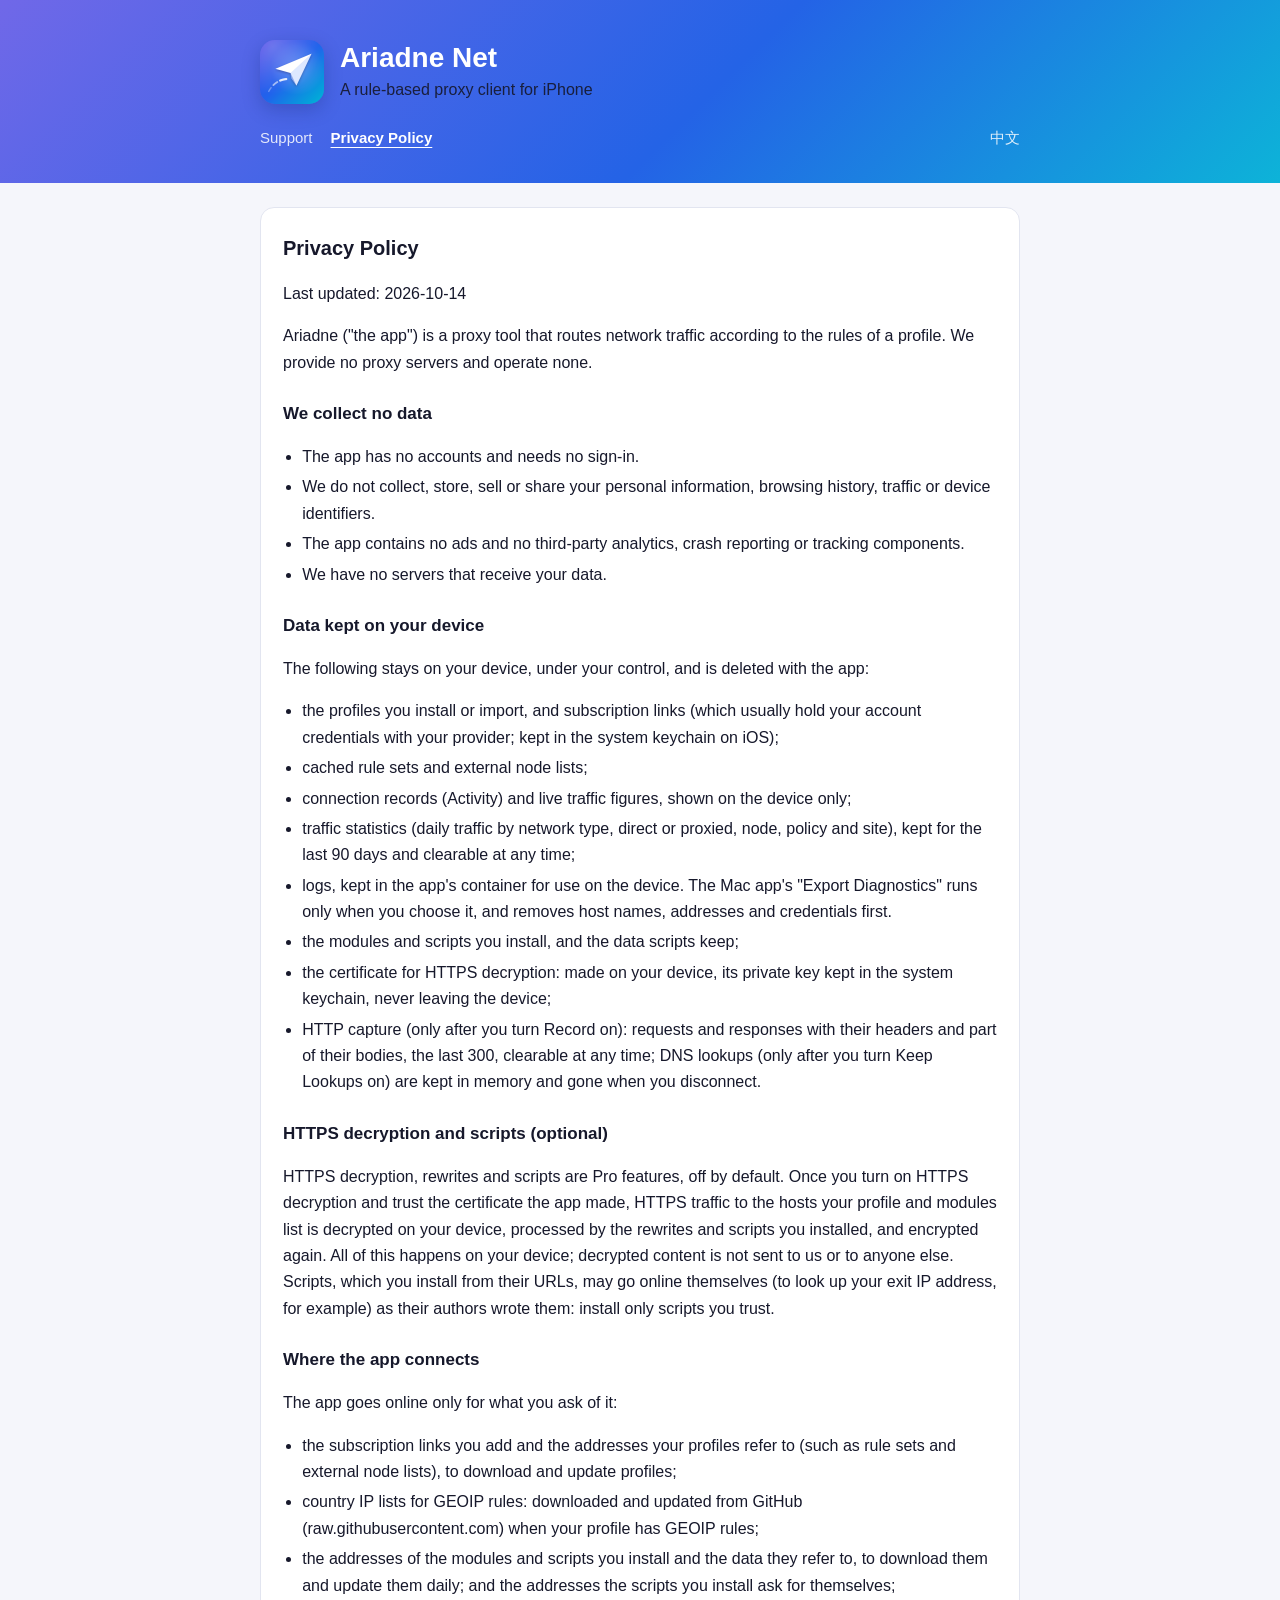
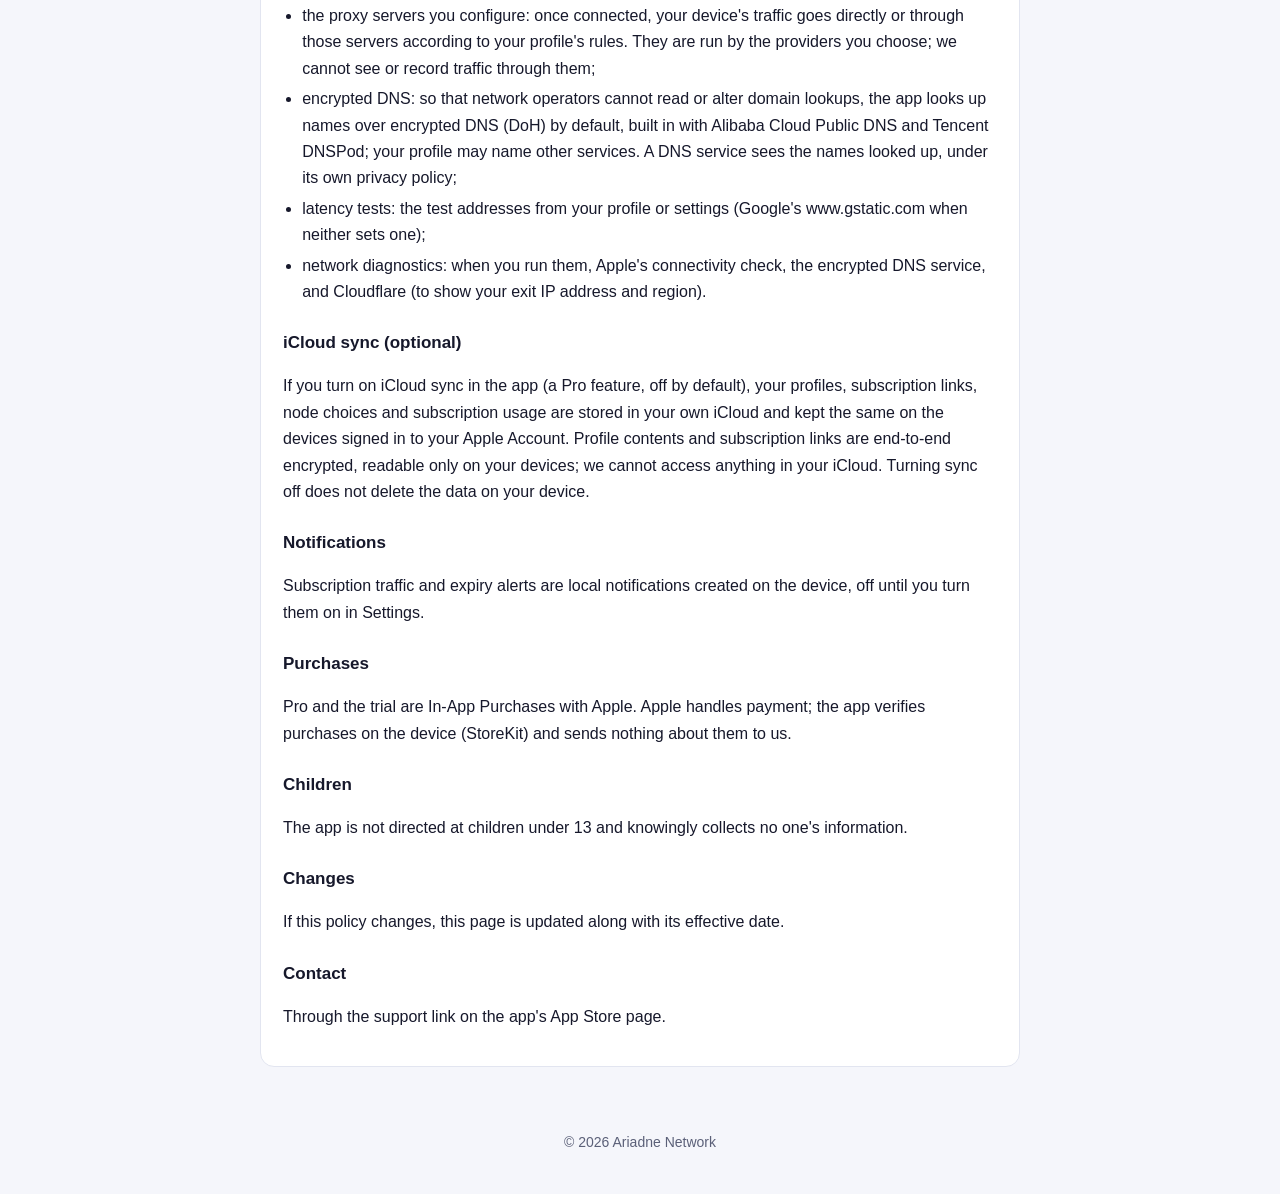
==== privacy/index.html @ 61df2cf4 "Support and privacy pages for Ariadne Net Generated by design/store/build-site.py from the privacy p" ====
<!doctype html>
<html lang="en">
<head>
<meta charset="utf-8">
<meta name="viewport" content="width=device-width, initial-scale=1">
<title>Ariadne Net Privacy Policy</title>
<meta name="description" content="Ariadne Net collects no data. What stays on your device and where the app connects.">
<link rel="icon" href="../icon.png">
<link rel="stylesheet" href="../style.css">
</head>
<body>
<header><div class="wrap">
  <div class="brand"><img src="../icon.png" alt=""><div><h1>Ariadne Net</h1><p>A rule-based proxy client for iPhone</p></div></div>
  <nav><a href="../">Support</a><a href="../privacy/" aria-current="page">Privacy Policy</a><a class="lang" href="../zh/privacy/">中文</a></nav>
</div></header>
<main><div class="wrap">
<section class="card">
<h2>Privacy Policy</h2>
<p>Last updated: 2026-10-14</p>
<p>Ariadne (&quot;the app&quot;) is a proxy tool that routes network traffic according to the rules of a profile. We provide no proxy servers and operate none.</p>
<h3>We collect no data</h3>
<ul>
<li>The app has no accounts and needs no sign-in.</li>
<li>We do not collect, store, sell or share your personal information, browsing history, traffic or device identifiers.</li>
<li>The app contains no ads and no third-party analytics, crash reporting or tracking components.</li>
<li>We have no servers that receive your data.</li>
</ul>
<h3>Data kept on your device</h3>
<p>The following stays on your device, under your control, and is deleted with the app:</p>
<ul>
<li>the profiles you install or import, and subscription links (which usually hold your account credentials with your provider; kept in the system keychain on iOS);</li>
<li>cached rule sets and external node lists;</li>
<li>connection records (Activity) and live traffic figures, shown on the device only;</li>
<li>traffic statistics (daily traffic by network type, direct or proxied, node, policy and site), kept for the last 90 days and clearable at any time;</li>
<li>logs, kept in the app&#x27;s container for use on the device. The Mac app&#x27;s &quot;Export Diagnostics&quot; runs only when you choose it, and removes host names, addresses and credentials first.</li>
<li>the modules and scripts you install, and the data scripts keep;</li>
<li>the certificate for HTTPS decryption: made on your device, its private key kept in the system keychain, never leaving the device;</li>
<li>HTTP capture (only after you turn Record on): requests and responses with their headers and part of their bodies, the last 300, clearable at any time; DNS lookups (only after you turn Keep Lookups on) are kept in memory and gone when you disconnect.</li>
</ul>
<h3>HTTPS decryption and scripts (optional)</h3>
<p>HTTPS decryption, rewrites and scripts are Pro features, off by default. Once you turn on HTTPS decryption and trust the certificate the app made, HTTPS traffic to the hosts your profile and modules list is decrypted on your device, processed by the rewrites and scripts you installed, and encrypted again. All of this happens on your device; decrypted content is not sent to us or to anyone else. Scripts, which you install from their URLs, may go online themselves (to look up your exit IP address, for example) as their authors wrote them: install only scripts you trust.</p>
<h3>Where the app connects</h3>
<p>The app goes online only for what you ask of it:</p>
<ul>
<li>the subscription links you add and the addresses your profiles refer to (such as rule sets and external node lists), to download and update profiles;</li>
<li>country IP lists for GEOIP rules: downloaded and updated from GitHub (raw.githubusercontent.com) when your profile has GEOIP rules;</li>
<li>the addresses of the modules and scripts you install and the data they refer to, to download them and update them daily; and the addresses the scripts you install ask for themselves;</li>
<li>the proxy servers you configure: once connected, your device&#x27;s traffic goes directly or through those servers according to your profile&#x27;s rules. They are run by the providers you choose; we cannot see or record traffic through them;</li>
<li>encrypted DNS: so that network operators cannot read or alter domain lookups, the app looks up names over encrypted DNS (DoH) by default, built in with Alibaba Cloud Public DNS and Tencent DNSPod; your profile may name other services. A DNS service sees the names looked up, under its own privacy policy;</li>
<li>latency tests: the test addresses from your profile or settings (Google&#x27;s www.gstatic.com when neither sets one);</li>
<li>network diagnostics: when you run them, Apple&#x27;s connectivity check, the encrypted DNS service, and Cloudflare (to show your exit IP address and region).</li>
</ul>
<h3>iCloud sync (optional)</h3>
<p>If you turn on iCloud sync in the app (a Pro feature, off by default), your profiles, subscription links, node choices and subscription usage are stored in your own iCloud and kept the same on the devices signed in to your Apple Account. Profile contents and subscription links are end-to-end encrypted, readable only on your devices; we cannot access anything in your iCloud. Turning sync off does not delete the data on your device.</p>
<h3>Notifications</h3>
<p>Subscription traffic and expiry alerts are local notifications created on the device, off until you turn them on in Settings.</p>
<h3>Purchases</h3>
<p>Pro and the trial are In-App Purchases with Apple. Apple handles payment; the app verifies purchases on the device (StoreKit) and sends nothing about them to us.</p>
<h3>Children</h3>
<p>The app is not directed at children under 13 and knowingly collects no one&#x27;s information.</p>
<h3>Changes</h3>
<p>If this policy changes, this page is updated along with its effective date.</p>
<h3>Contact</h3>
<p>Through the support link on the app&#x27;s App Store page.</p>
</section>
</div></main>
<footer>© 2026 Ariadne Network</footer>
</body>
</html>
---- style.css ----
:root {
  --bg: #f5f6fb; --card: #ffffff; --text: #16182b; --muted: #5b6078;
  --accent: #2f63e6; --line: #e2e5f0;
  --hero: linear-gradient(135deg, #7068e8 0%, #2463e6 55%, #0db3d8 100%);
}
@media (prefers-color-scheme: dark) {
  :root:not([data-theme="light"]) {
    --bg: #0f1120; --card: #181b2e; --text: #eceefa; --muted: #a2a7c2;
    --accent: #7da2ff; --line: #2a2e47;
  }
}
:root[data-theme="dark"] {
  --bg: #0f1120; --card: #181b2e; --text: #eceefa; --muted: #a2a7c2;
  --accent: #7da2ff; --line: #2a2e47;
}
* { box-sizing: border-box; }
body {
  margin: 0; background: var(--bg); color: var(--text);
  font: 16px/1.65 -apple-system, BlinkMacSystemFont, "SF Pro Text", "PingFang SC", "Hiragino Sans GB", "Helvetica Neue", Arial, sans-serif;
  -webkit-text-size-adjust: 100%;
}
a { color: var(--accent); }
header { background: var(--hero); color: #fff; padding: 40px 16px 32px; }
.wrap { max-width: 760px; margin: 0 auto; }
.brand { display: flex; align-items: center; gap: 16px; }
.brand img { width: 64px; height: 64px; border-radius: 15px; box-shadow: 0 6px 18px rgba(10, 30, 100, .25); }
.brand h1 { margin: 0; font-size: 28px; line-height: 1.2; }
.brand p { margin: 2px 0 0; opacity: .9; }
nav { display: flex; gap: 18px; flex-wrap: wrap; margin-top: 22px; font-size: 15px; }
nav a { color: #fff; text-decoration: none; opacity: .85; }
nav a[aria-current="page"] { opacity: 1; font-weight: 600; text-decoration: underline; text-underline-offset: 4px; }
nav .lang { margin-left: auto; }
main { padding: 24px 16px 48px; }
.card { background: var(--card); border: 1px solid var(--line); border-radius: 14px; padding: 20px 22px; margin-bottom: 16px; }
h2 { font-size: 20px; margin: 4px 0 12px; }
h3 { font-size: 17px; margin: 24px 0 6px; }
.card h3:first-child { margin-top: 0; }
p, li { color: var(--text); }
.muted { color: var(--muted); }
ul { padding-left: 1.2em; }
li { margin: 4px 0; }
footer { color: var(--muted); font-size: 14px; text-align: center; padding: 0 16px 40px; }
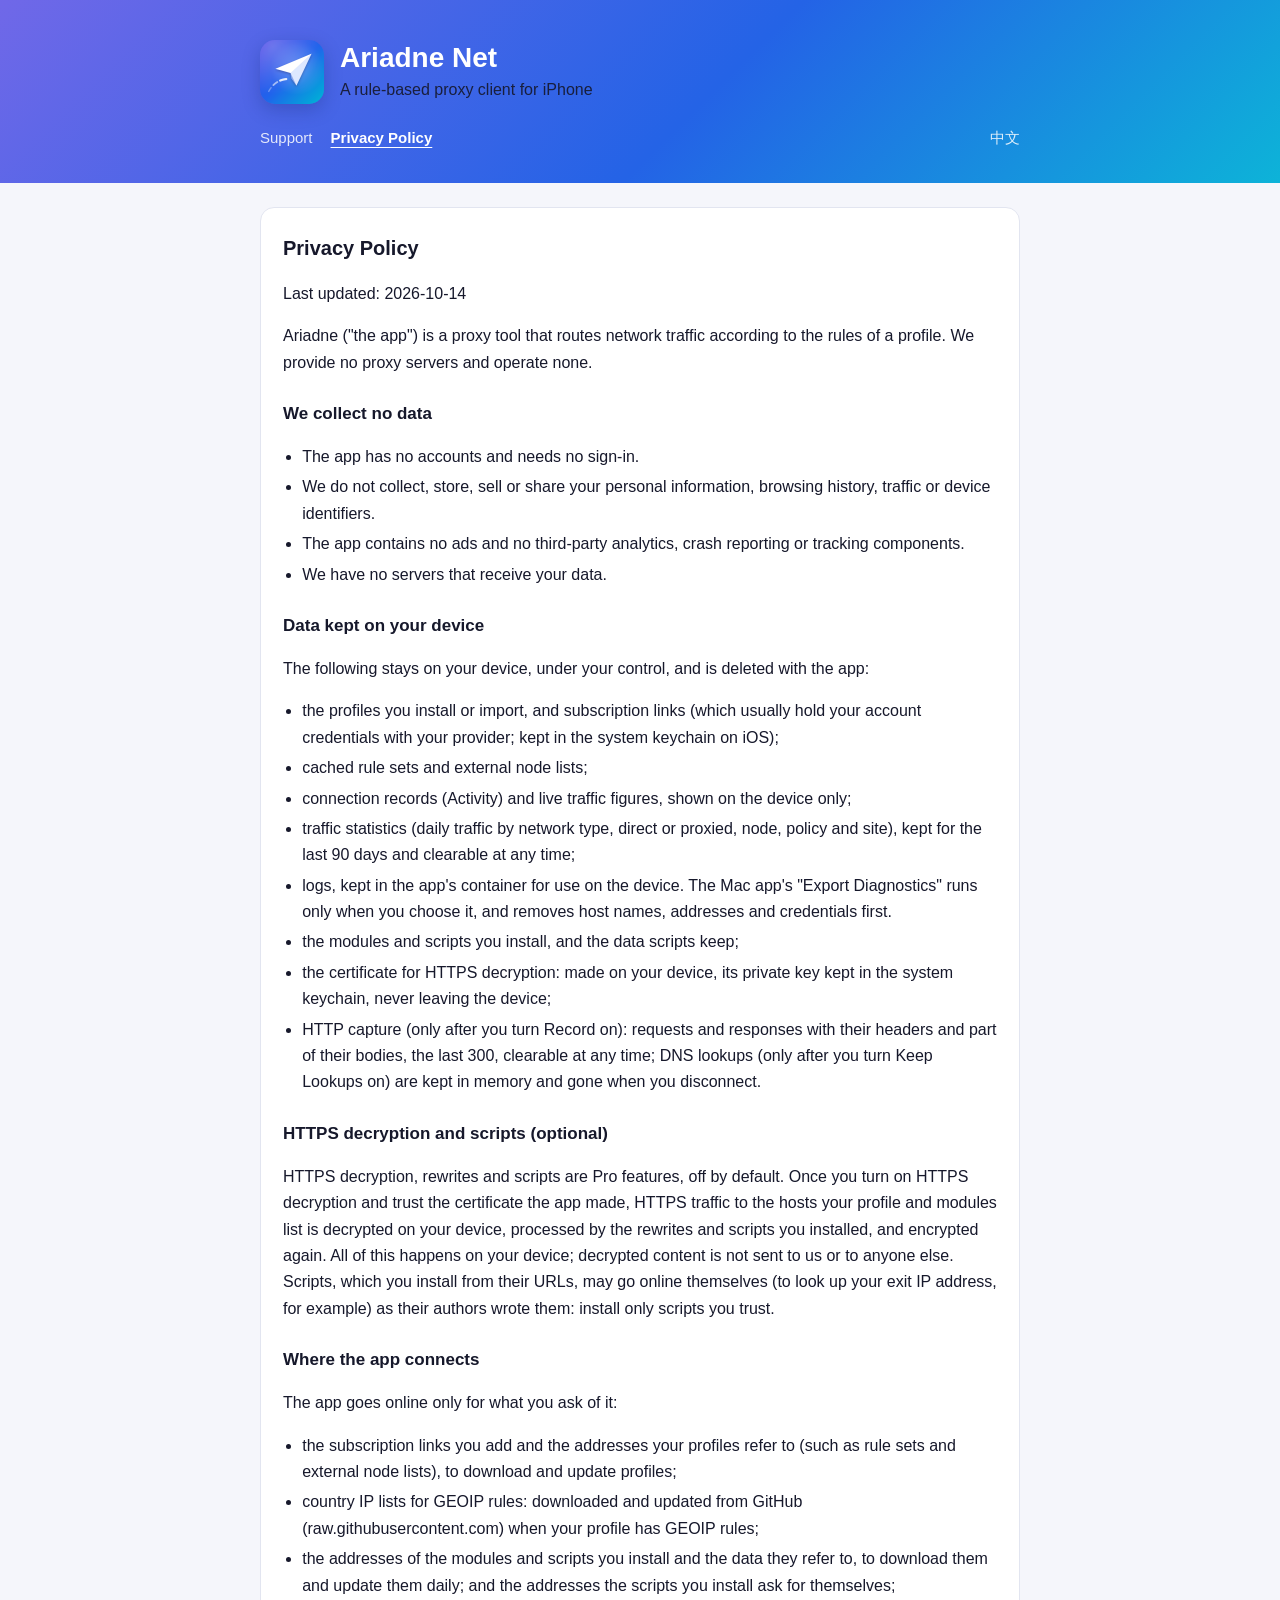
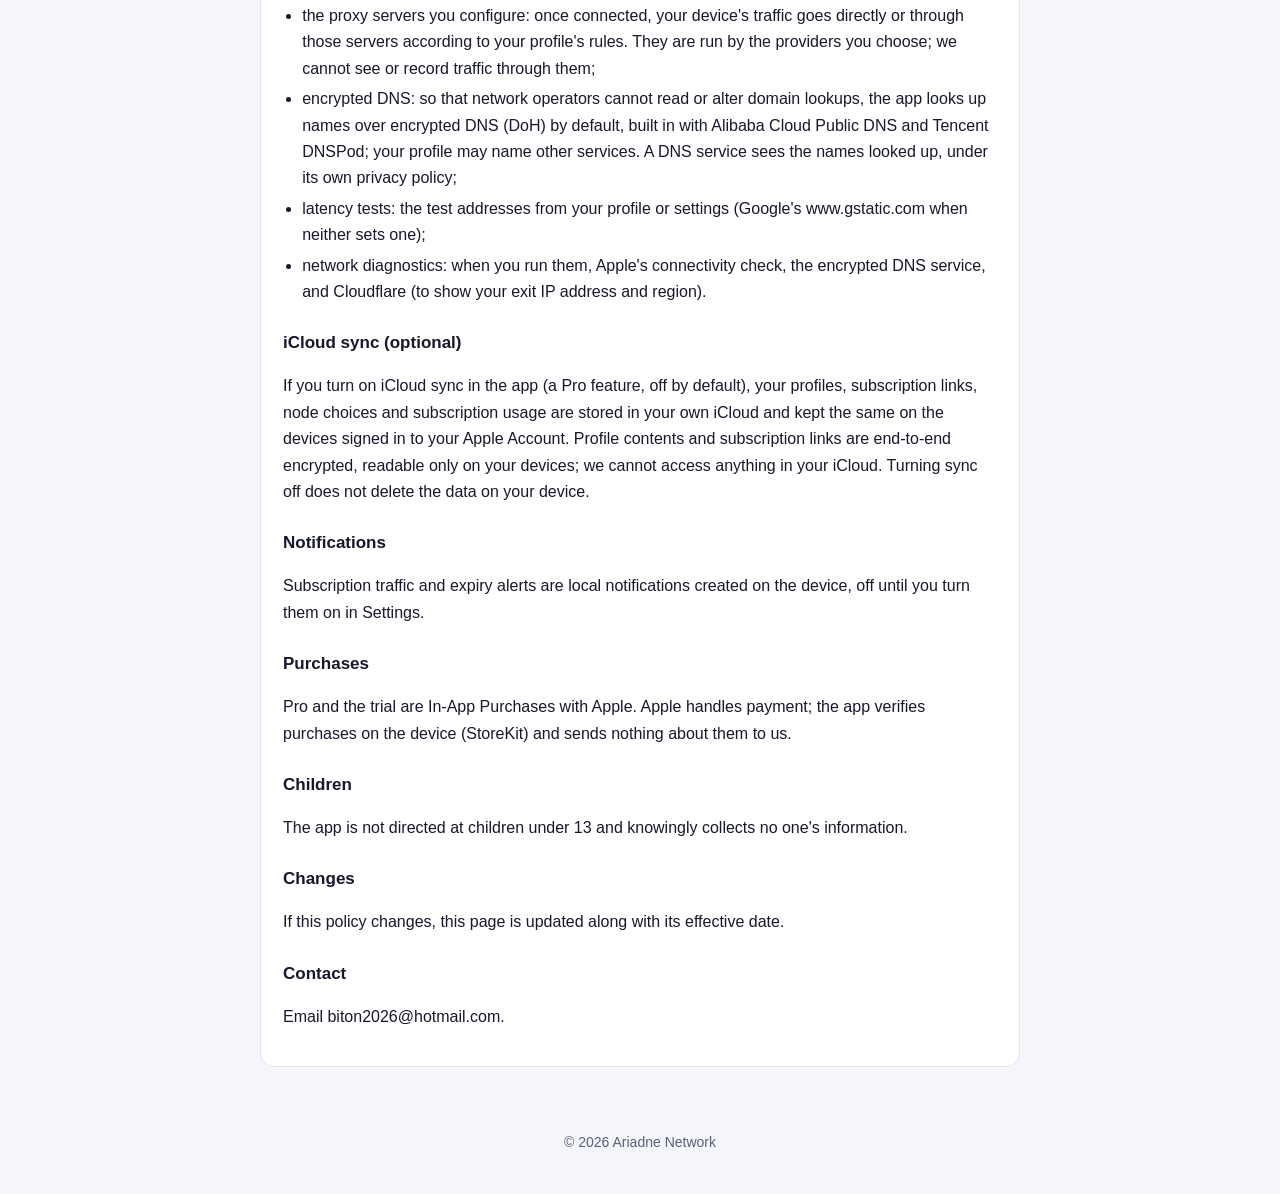
==== commit 2d9e8817: "Contact by email Co-Authored-By: Claude Opus 5.5 <noreply@anthropic.com>" ====
--- a/privacy/index.html
+++ b/privacy/index.html
@@ -61,7 +61,7 @@
 <h3>Changes</h3>
 <p>If this policy changes, this page is updated along with its effective date.</p>
 <h3>Contact</h3>
-<p>Through the support link on the app&#x27;s App Store page.</p>
+<p>Email biton2026@hotmail.com.</p>
 </section>
 </div></main>
 <footer>© 2026 Ariadne Network</footer>
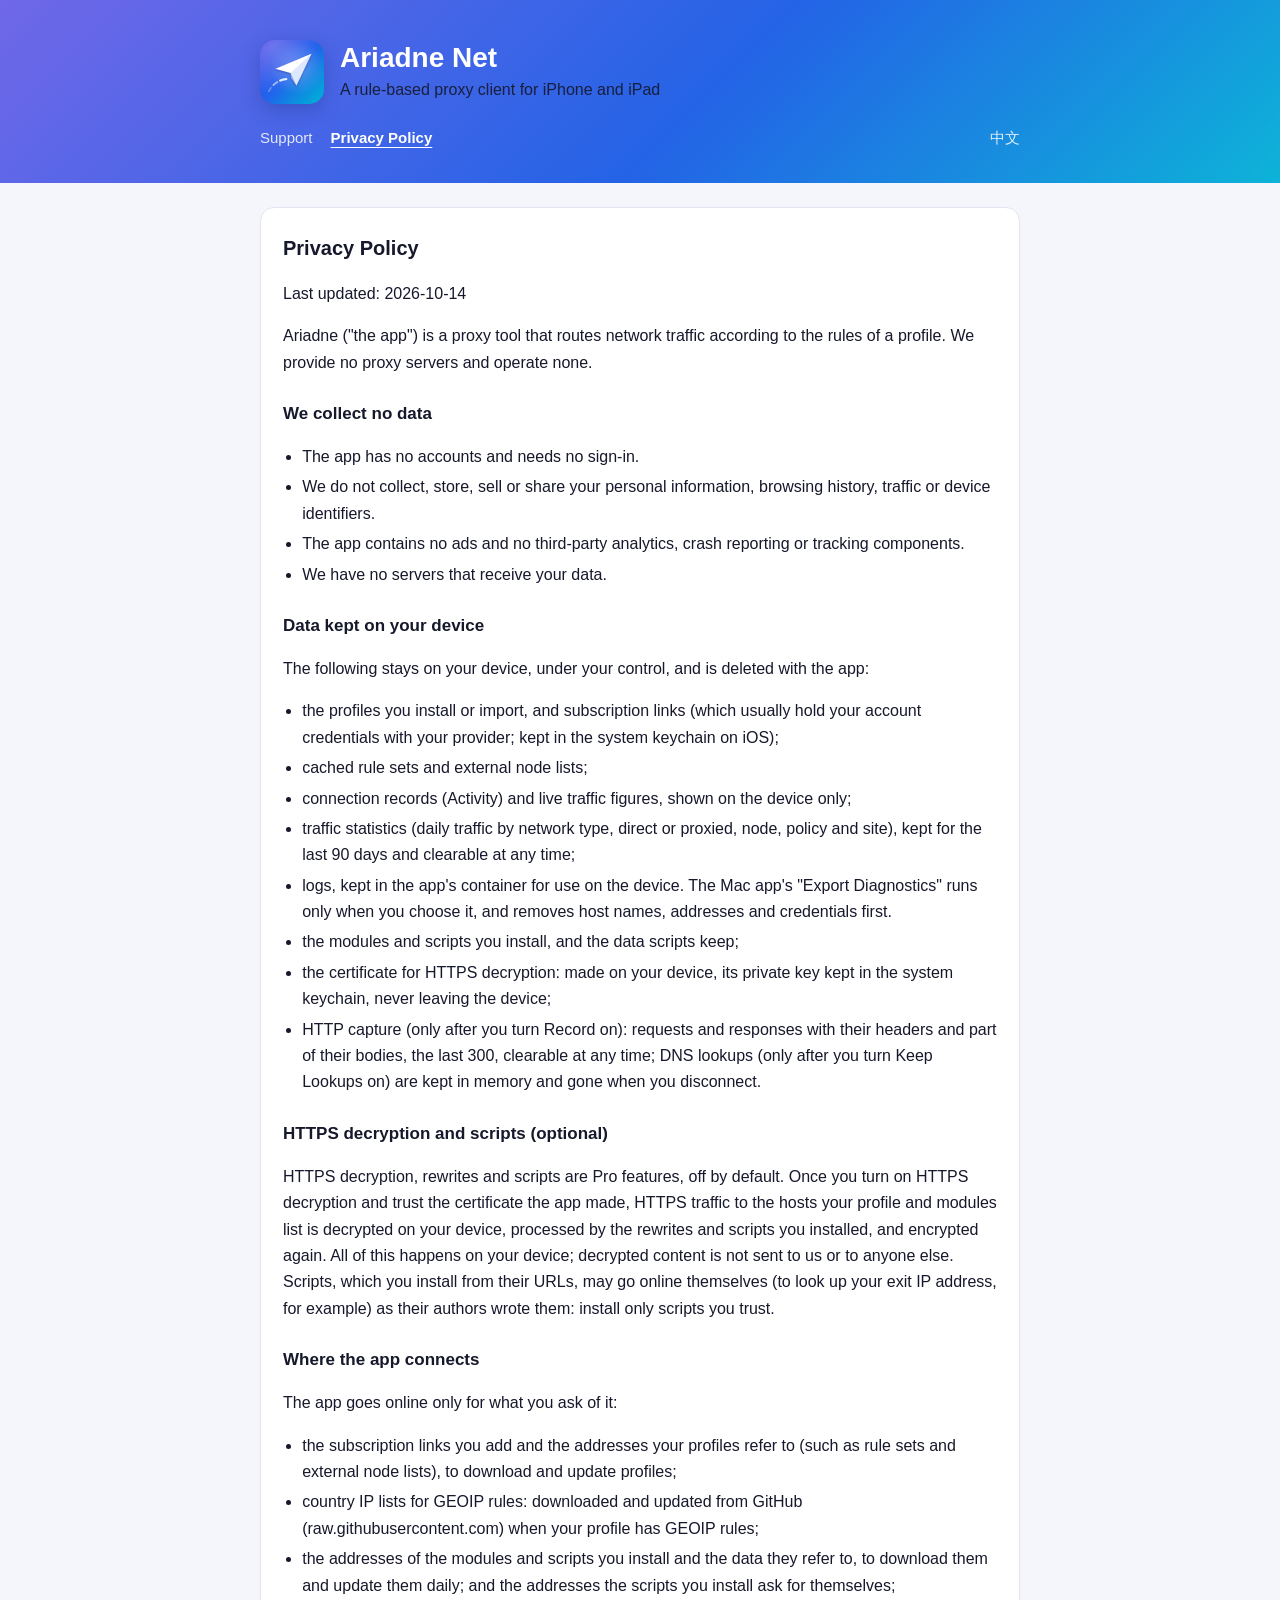
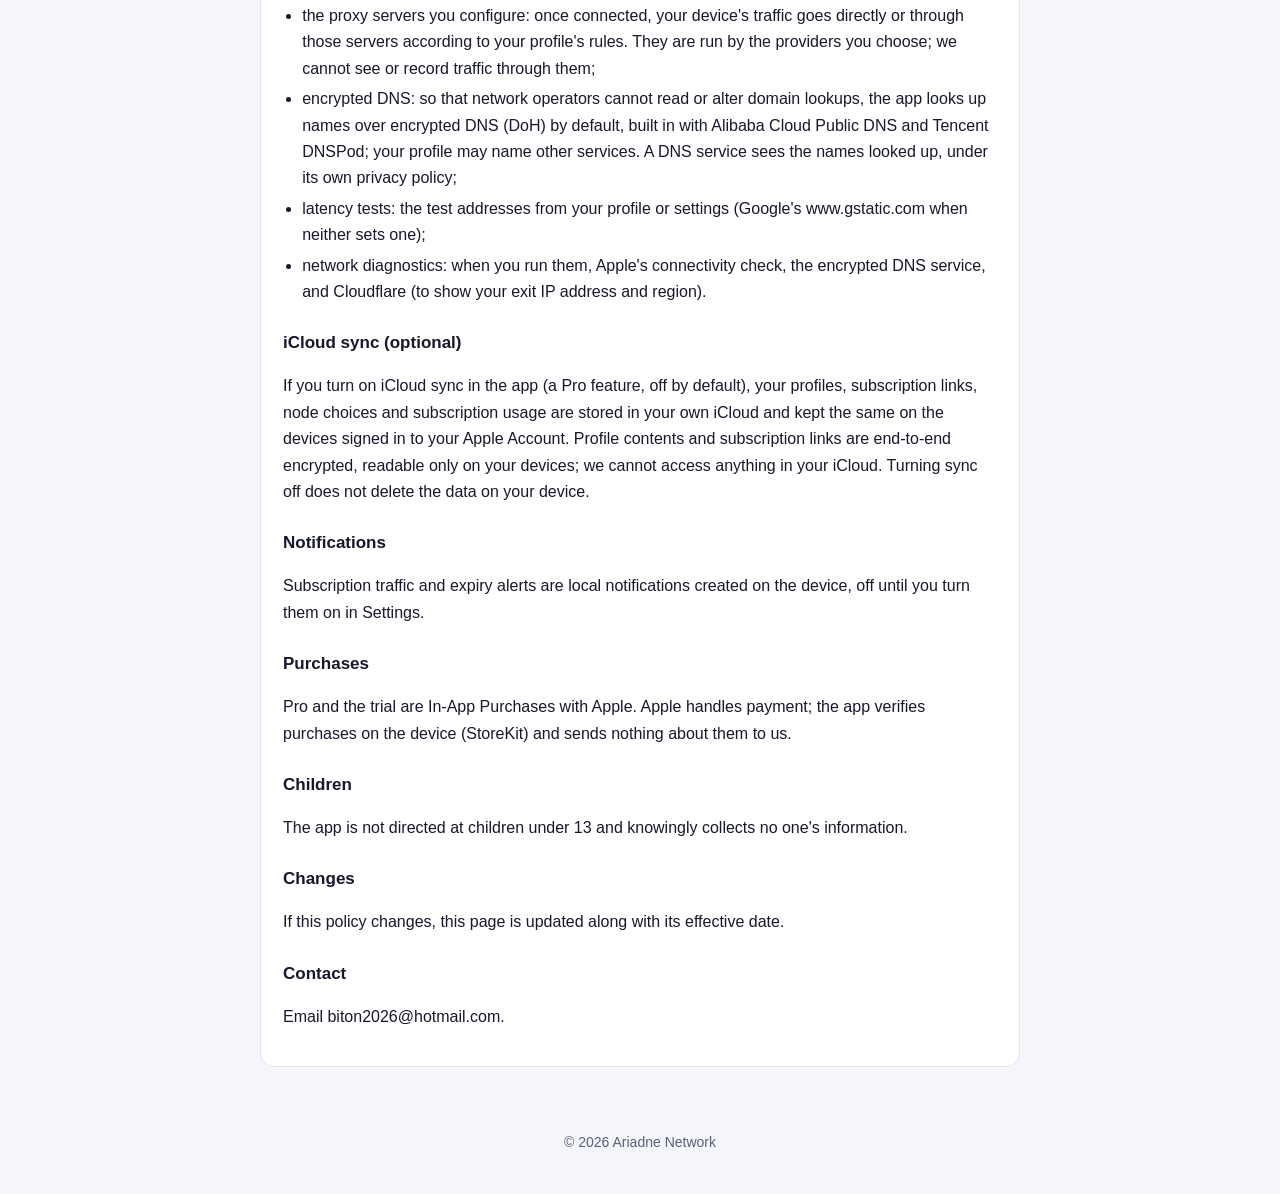
==== commit 755951b0: "iPhone and iPad Co-Authored-By: Claude Opus 5.5 <noreply@anthropic.com>" ====
--- a/privacy/index.html
+++ b/privacy/index.html
@@ -10,7 +10,7 @@
 </head>
 <body>
 <header><div class="wrap">
-  <div class="brand"><img src="../icon.png" alt=""><div><h1>Ariadne Net</h1><p>A rule-based proxy client for iPhone</p></div></div>
+  <div class="brand"><img src="../icon.png" alt=""><div><h1>Ariadne Net</h1><p>A rule-based proxy client for iPhone and iPad</p></div></div>
   <nav><a href="../">Support</a><a href="../privacy/" aria-current="page">Privacy Policy</a><a class="lang" href="../zh/privacy/">中文</a></nav>
 </div></header>
 <main><div class="wrap">
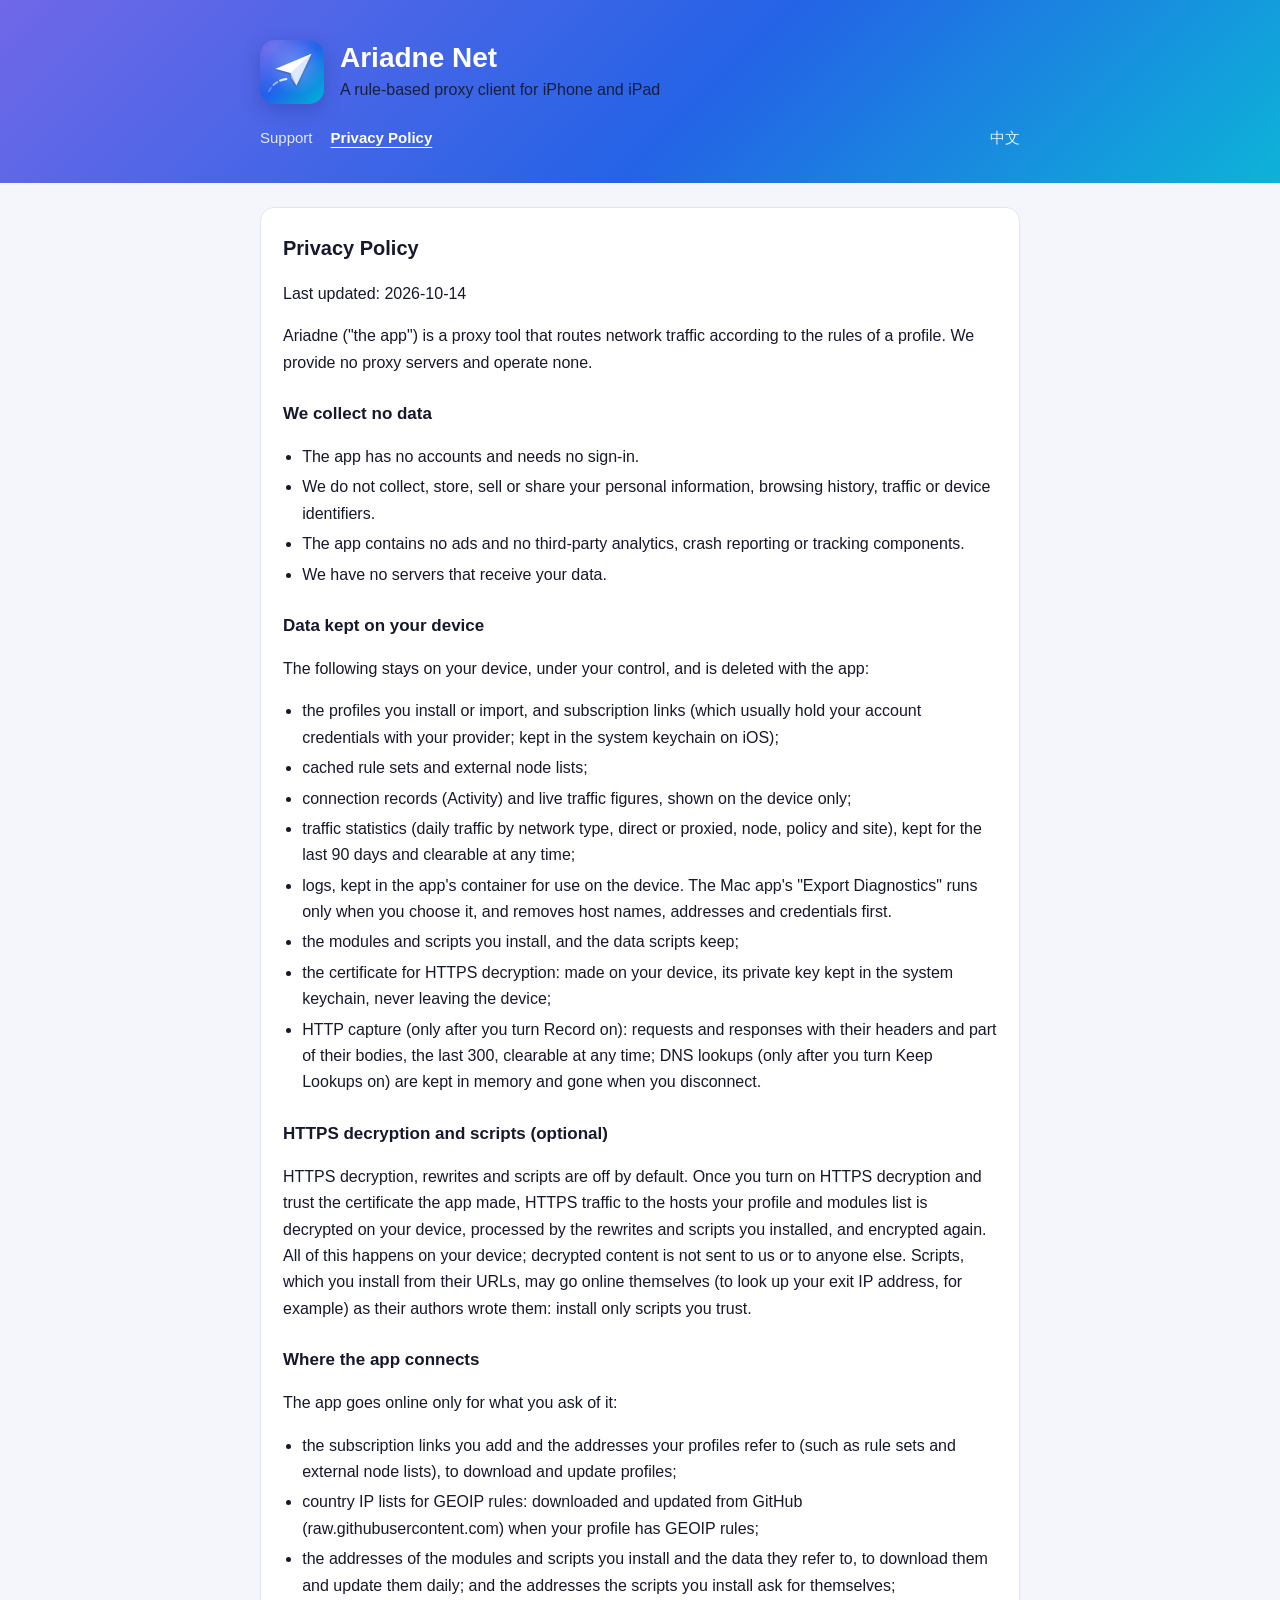
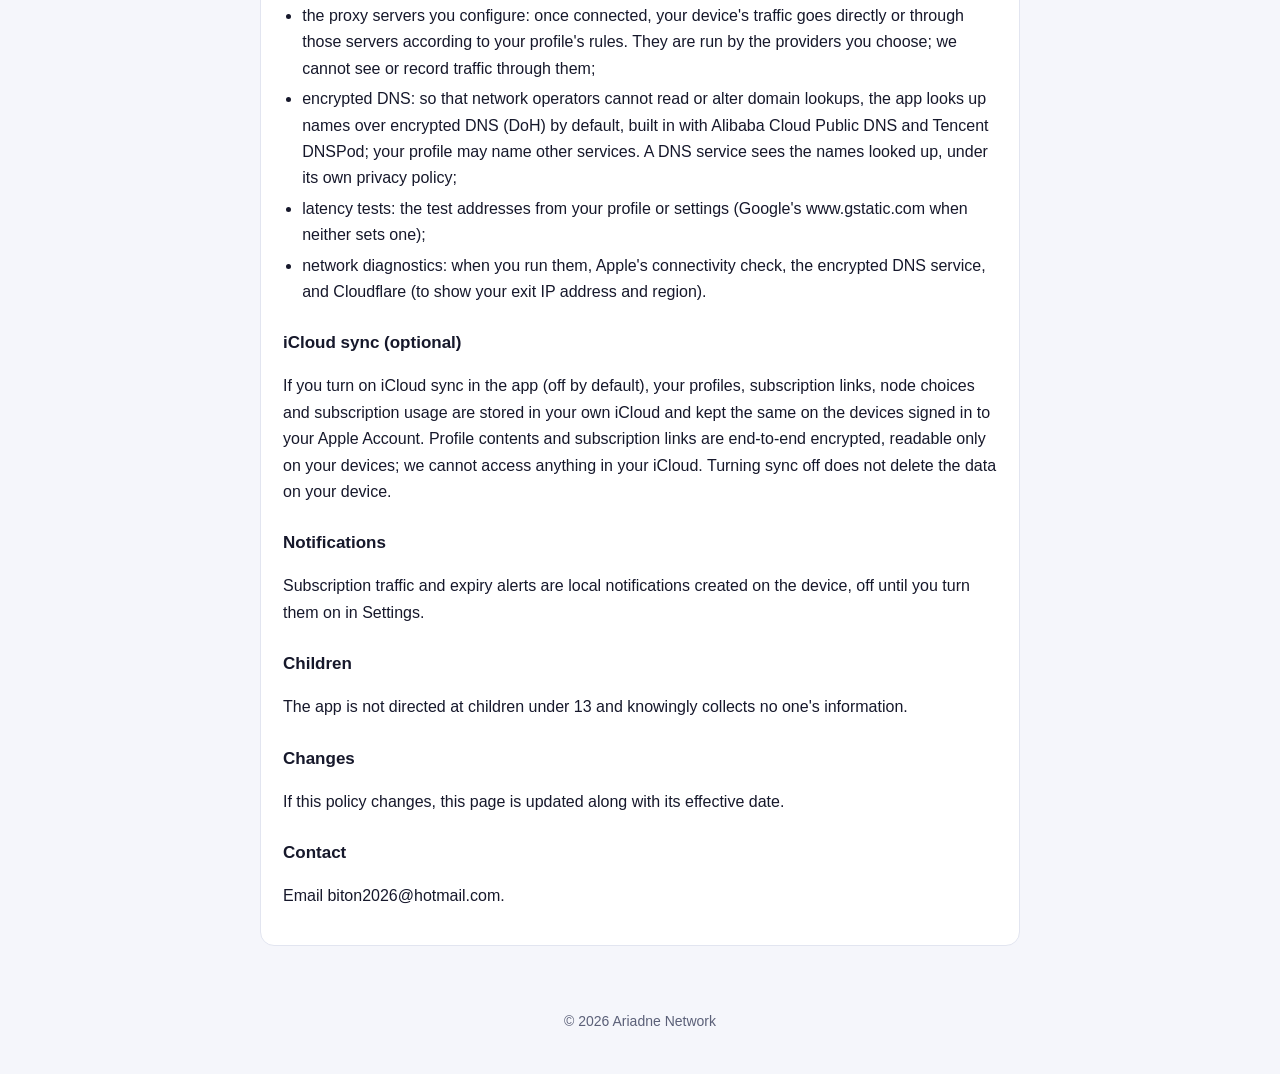
==== commit baf3f0cb: "Free edition: no Pro, no purchases Co-Authored-By: Claude Opus 5.5 <noreply@anthropic.com>" ====
--- a/privacy/index.html
+++ b/privacy/index.html
@@ -38,7 +38,7 @@
 <li>HTTP capture (only after you turn Record on): requests and responses with their headers and part of their bodies, the last 300, clearable at any time; DNS lookups (only after you turn Keep Lookups on) are kept in memory and gone when you disconnect.</li>
 </ul>
 <h3>HTTPS decryption and scripts (optional)</h3>
-<p>HTTPS decryption, rewrites and scripts are Pro features, off by default. Once you turn on HTTPS decryption and trust the certificate the app made, HTTPS traffic to the hosts your profile and modules list is decrypted on your device, processed by the rewrites and scripts you installed, and encrypted again. All of this happens on your device; decrypted content is not sent to us or to anyone else. Scripts, which you install from their URLs, may go online themselves (to look up your exit IP address, for example) as their authors wrote them: install only scripts you trust.</p>
+<p>HTTPS decryption, rewrites and scripts are off by default. Once you turn on HTTPS decryption and trust the certificate the app made, HTTPS traffic to the hosts your profile and modules list is decrypted on your device, processed by the rewrites and scripts you installed, and encrypted again. All of this happens on your device; decrypted content is not sent to us or to anyone else. Scripts, which you install from their URLs, may go online themselves (to look up your exit IP address, for example) as their authors wrote them: install only scripts you trust.</p>
 <h3>Where the app connects</h3>
 <p>The app goes online only for what you ask of it:</p>
 <ul>
@@ -51,11 +51,9 @@
 <li>network diagnostics: when you run them, Apple&#x27;s connectivity check, the encrypted DNS service, and Cloudflare (to show your exit IP address and region).</li>
 </ul>
 <h3>iCloud sync (optional)</h3>
-<p>If you turn on iCloud sync in the app (a Pro feature, off by default), your profiles, subscription links, node choices and subscription usage are stored in your own iCloud and kept the same on the devices signed in to your Apple Account. Profile contents and subscription links are end-to-end encrypted, readable only on your devices; we cannot access anything in your iCloud. Turning sync off does not delete the data on your device.</p>
+<p>If you turn on iCloud sync in the app (off by default), your profiles, subscription links, node choices and subscription usage are stored in your own iCloud and kept the same on the devices signed in to your Apple Account. Profile contents and subscription links are end-to-end encrypted, readable only on your devices; we cannot access anything in your iCloud. Turning sync off does not delete the data on your device.</p>
 <h3>Notifications</h3>
 <p>Subscription traffic and expiry alerts are local notifications created on the device, off until you turn them on in Settings.</p>
-<h3>Purchases</h3>
-<p>Pro and the trial are In-App Purchases with Apple. Apple handles payment; the app verifies purchases on the device (StoreKit) and sends nothing about them to us.</p>
 <h3>Children</h3>
 <p>The app is not directed at children under 13 and knowingly collects no one&#x27;s information.</p>
 <h3>Changes</h3>
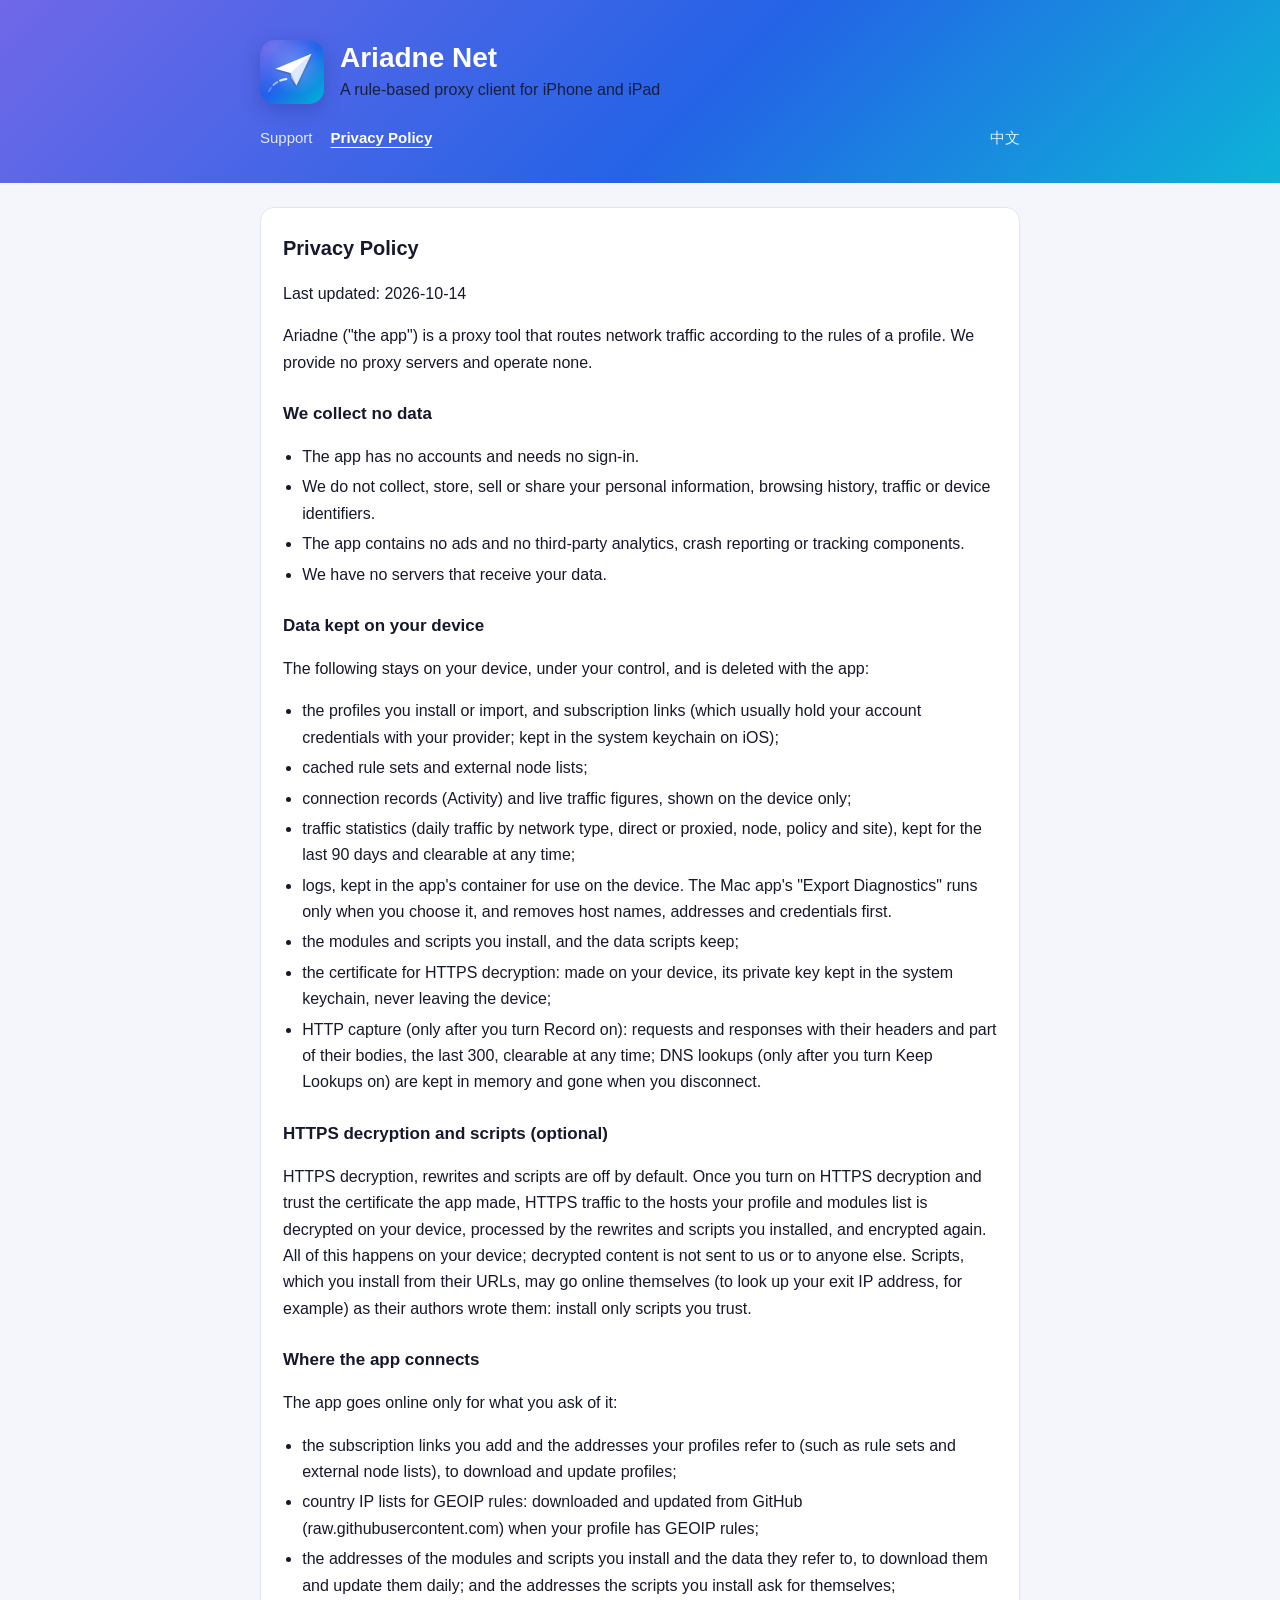
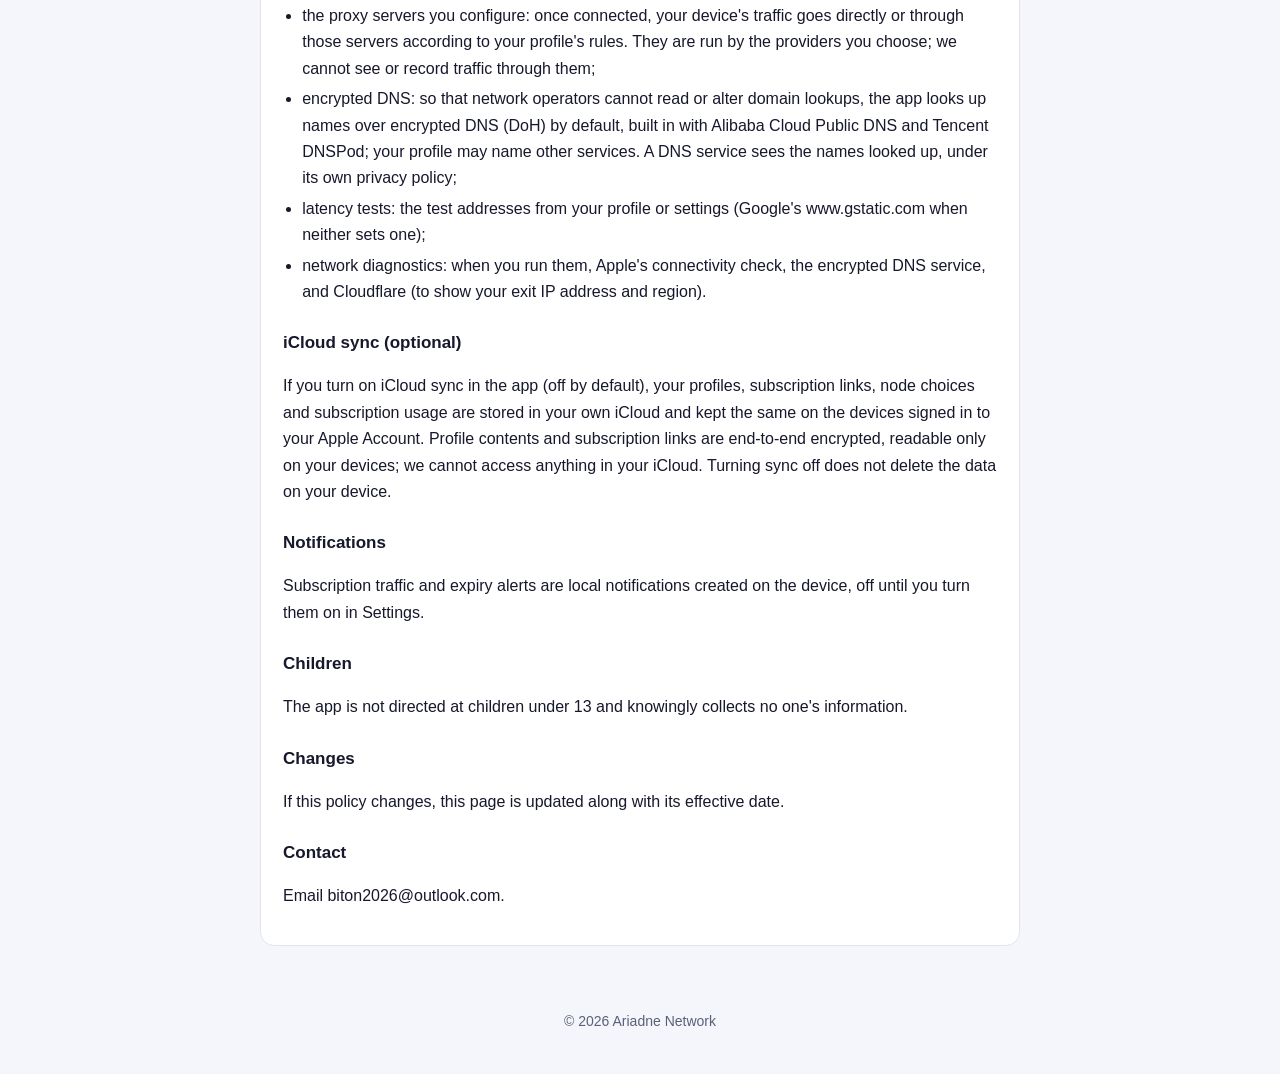
==== commit 6b84a71f: "Contact email: biton2026@outlook.com Co-Authored-By: Claude Opus 5.5 <noreply@anthropic.com>" ====
--- a/privacy/index.html
+++ b/privacy/index.html
@@ -59,7 +59,7 @@
 <h3>Changes</h3>
 <p>If this policy changes, this page is updated along with its effective date.</p>
 <h3>Contact</h3>
-<p>Email biton2026@hotmail.com.</p>
+<p>Email biton2026@outlook.com.</p>
 </section>
 </div></main>
 <footer>© 2026 Ariadne Network</footer>
